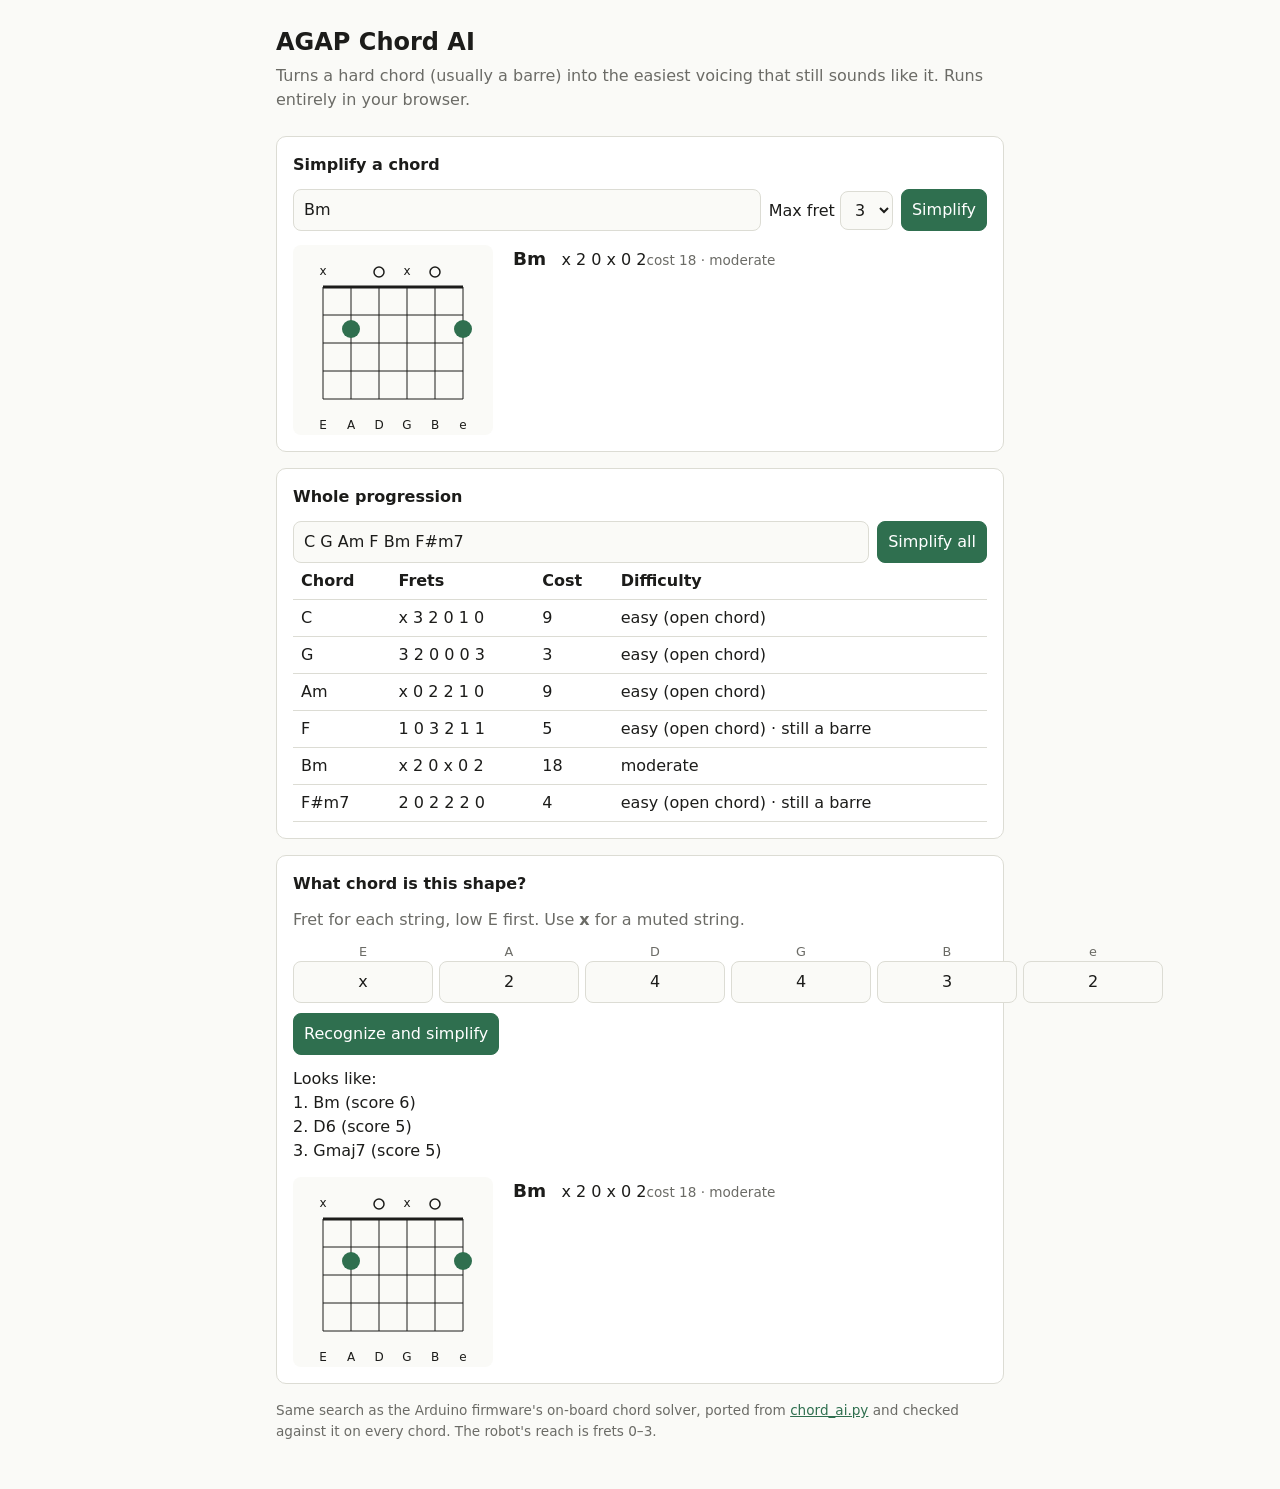
==== ChordAI/web/index.html @ 008e9caa "Add ChordAI web page, parity test and Pages deploy workflow web/chord_ai.js is a JavaScript port of " ====
<!doctype html>
<html lang="en">
<head>
<meta charset="utf-8">
<meta name="viewport" content="width=device-width, initial-scale=1">
<title>AGAP Chord AI</title>
<style>
  :root { --bg:#fafaf7; --card:#fff; --ink:#1c1c1a; --muted:#6b6b66; --line:#dcdcd4; --accent:#2f6f4f; --warn:#a0522d; }
  @media (prefers-color-scheme: dark) {
    :root { --bg:#161614; --card:#1f1f1c; --ink:#ececE6; --muted:#9a9a92; --line:#33332e; --accent:#6fbf93; --warn:#d99a73; }
  }
  * { box-sizing: border-box; }
  body { margin:0; background:var(--bg); color:var(--ink); font:16px/1.5 system-ui, sans-serif; }
  main { max-width: 760px; margin: 0 auto; padding: 24px 16px 48px; }
  h1 { font-size: 1.5rem; margin: 0 0 4px; }
  p.sub { color: var(--muted); margin: 0 0 24px; }
  section { background:var(--card); border:1px solid var(--line); border-radius:10px; padding:16px; margin-bottom:16px; }
  h2 { font-size:1rem; margin:0 0 12px; }
  .row { display:flex; gap:8px; flex-wrap:wrap; align-items:center; }
  input, select, button { font:inherit; padding:8px 10px; border:1px solid var(--line); border-radius:8px; background:var(--bg); color:var(--ink); }
  input[type=text] { flex:1; min-width:140px; }
  button { background:var(--accent); color:#fff; border-color:var(--accent); cursor:pointer; }
  button:focus-visible, input:focus-visible, select:focus-visible { outline:2px solid var(--accent); outline-offset:2px; }
  .out { margin-top:14px; display:flex; gap:20px; flex-wrap:wrap; align-items:flex-start; }
  .meta { min-width:200px; }
  .meta b { font-size:1.15rem; }
  .tag { display:inline-block; font-size:.85rem; color:var(--muted); }
  .warn { color:var(--warn); font-size:.9rem; }
  .err { color:var(--warn); margin-top:10px; }
  svg { background:var(--bg); border-radius:8px; }
  svg text, svg line, svg circle { fill:var(--ink); stroke:var(--ink); }
  svg text { stroke:none; font:12px system-ui; }
  svg .dot { fill:var(--accent); stroke:none; }
  svg .open { fill:none; }
  table { border-collapse:collapse; width:100%; }
  td, th { text-align:left; padding:6px 8px; border-bottom:1px solid var(--line); }
  .shape { display:grid; grid-template-columns:repeat(6, 1fr); gap:6px; max-width:360px; }
  .shape label { font-size:.8rem; color:var(--muted); display:block; text-align:center; }
  .shape input { width:100%; text-align:center; padding:8px 4px; }
  footer { color:var(--muted); font-size:.85rem; }
  a { color:var(--accent); }
</style>
</head>
<body>
<main>
  <h1>AGAP Chord AI</h1>
  <p class="sub">Turns a hard chord (usually a barre) into the easiest voicing that still sounds like it. Runs entirely in your browser.</p>

  <section aria-labelledby="h-simplify">
    <h2 id="h-simplify">Simplify a chord</h2>
    <div class="row">
      <input type="text" id="chord" value="Bm" aria-label="Chord name, for example F#m7" autocomplete="off">
      <label>Max fret <select id="maxfret"><option>3</option><option>4</option><option>5</option></select></label>
      <button id="go">Simplify</button>
    </div>
    <div id="result"></div>
  </section>

  <section aria-labelledby="h-prog">
    <h2 id="h-prog">Whole progression</h2>
    <div class="row">
      <input type="text" id="prog" value="C G Am F Bm F#m7" aria-label="Chord names separated by spaces" autocomplete="off">
      <button id="goprog">Simplify all</button>
    </div>
    <div id="progresult"></div>
  </section>

  <section aria-labelledby="h-rec">
    <h2 id="h-rec">What chord is this shape?</h2>
    <p class="sub" style="margin-bottom:10px">Fret for each string, low E first. Use <b>x</b> for a muted string.</p>
    <div class="shape" id="shape"></div>
    <div class="row" style="margin-top:10px"><button id="gorec">Recognize and simplify</button></div>
    <div id="recresult"></div>
  </section>

  <footer>
    Same search as the Arduino firmware's on-board chord solver, ported from
    <a href="https://github.com/winpyishanhtat/AGAP-3.0/blob/main/ChordAI/chord_ai.py">chord_ai.py</a>
    and checked against it on every chord. The robot's reach is frets 0&ndash;3.
  </footer>
</main>
<script src="chord_ai.js"></script>
<script>
(function () {
  var $ = function (id) { return document.getElementById(id); };
  var A = window.ChordAI;

  function diagram(frets) {
    var W = 200, H = 190, left = 30, top = 42, sp = 28, fr = 28, rows = 4, s;
    var o = '<svg width="' + W + '" height="' + H + '" role="img" aria-label="Chord diagram: ' + frets.map(function (f) { return f < 0 ? "x" : f; }).join(" ") + '">';
    for (s = 0; s < 6; s++) {
      var x = left + s * sp;
      o += '<line x1="' + x + '" y1="' + top + '" x2="' + x + '" y2="' + (top + rows * fr) + '" stroke-width="1"/>';
      o += '<text x="' + x + '" y="' + (H - 6) + '" text-anchor="middle">' + A.STRING_NAMES[s] + '</text>';
      if (frets[s] < 0) o += '<text x="' + x + '" y="' + (top - 12) + '" text-anchor="middle">x</text>';
      else if (frets[s] === 0) o += '<circle class="open" cx="' + x + '" cy="' + (top - 15) + '" r="5" stroke-width="1.5"/>';
    }
    for (var r = 0; r <= rows; r++) {
      o += '<line x1="' + left + '" y1="' + (top + r * fr) + '" x2="' + (left + 5 * sp) + '" y2="' + (top + r * fr) + '" stroke-width="' + (r === 0 ? 3 : 1) + '"/>';
    }
    for (s = 0; s < 6; s++) {
      if (frets[s] > 0 && frets[s] <= rows) {
        o += '<circle class="dot" cx="' + (left + s * sp) + '" cy="' + (top + (frets[s] - 0.5) * fr) + '" r="9"/>';
      }
    }
    return o + '</svg>';
  }

  function compact(frets) { return frets.map(function (f) { return f < 0 ? "x" : f; }).join(" "); }
  function esc(t) { return String(t).replace(/[&<>"]/g, function (c) { return { "&": "&amp;", "<": "&lt;", ">": "&gt;", '"': "&quot;" }[c]; }); }

  function card(v) {
    var barre = A.isBarre(v.frets) ? '<div class="warn">Still needs a partial barre. Try a higher max fret, or this chord may have no true open voicing.</div>' : "";
    return '<div class="out">' + diagram(v.frets) + '<div class="meta"><b>' + esc(v.chordName) + '</b> &nbsp; ' + compact(v.frets) +
      '<div class="tag">cost ' + v.cost + ' &middot; ' + A.difficultyLabel(v.cost) + '</div>' + barre + '</div></div>';
  }

  function run(name, maxFret) { return A.solve(name, maxFret); }

  $("go").onclick = function () {
    try { $("result").innerHTML = card(run($("chord").value, +$("maxfret").value)); }
    catch (e) { $("result").innerHTML = '<div class="err">' + esc(e.message) + '</div>'; }
  };
  $("chord").addEventListener("keydown", function (e) { if (e.key === "Enter") $("go").onclick(); });

  $("goprog").onclick = function () {
    var names = $("prog").value.trim().split(/\s+/).filter(Boolean), rows = "";
    names.forEach(function (n) {
      try {
        var v = run(n, +$("maxfret").value);
        rows += "<tr><td>" + esc(n) + "</td><td>" + compact(v.frets) + "</td><td>" + v.cost + "</td><td>" + A.difficultyLabel(v.cost) + (A.isBarre(v.frets) ? " &middot; still a barre" : "") + "</td></tr>";
      } catch (e) { rows += '<tr><td>' + esc(n) + '</td><td colspan="3" class="err">' + esc(e.message) + "</td></tr>"; }
    });
    $("progresult").innerHTML = rows ? '<table><tr><th>Chord</th><th>Frets</th><th>Cost</th><th>Difficulty</th></tr>' + rows + "</table>" : "";
  };

  var defaults = ["x", "2", "4", "4", "3", "2"], shape = $("shape");
  A.STRING_NAMES.forEach(function (n, i) {
    shape.innerHTML += '<div><label for="s' + i + '">' + n + '</label><input type="text" id="s' + i + '" value="' + defaults[i] + '" maxlength="2" inputmode="numeric"></div>';
  });

  $("gorec").onclick = function () {
    try {
      var frets = A.STRING_NAMES.map(function (_, i) {
        var t = $("s" + i).value.trim().toLowerCase();
        if (t === "x" || t === "") return -1;
        var n = parseInt(t, 10);
        if (isNaN(n) || n < 0 || n > 24) throw new Error("Fret for string " + A.STRING_NAMES[i] + " must be x or a number from 0 to 24");
        return n;
      });
      var c = A.recognize(frets), best = c[0], bestName = A.NOTE_NAMES[best.root] + best.quality.names[0];
      var list = c.map(function (x, i) { return (i + 1) + ". " + esc(A.NOTE_NAMES[x.root] + x.quality.names[0]) + " (score " + x.score + ")"; }).join("<br>");
      $("recresult").innerHTML = '<div style="margin-top:12px">Looks like:<br>' + list + '</div>' + card(run(bestName, +$("maxfret").value));
    } catch (e) { $("recresult").innerHTML = '<div class="err">' + esc(e.message) + '</div>'; }
  };

  $("go").onclick(); $("goprog").onclick(); $("gorec").onclick();
})();
</script>
</body>
</html>
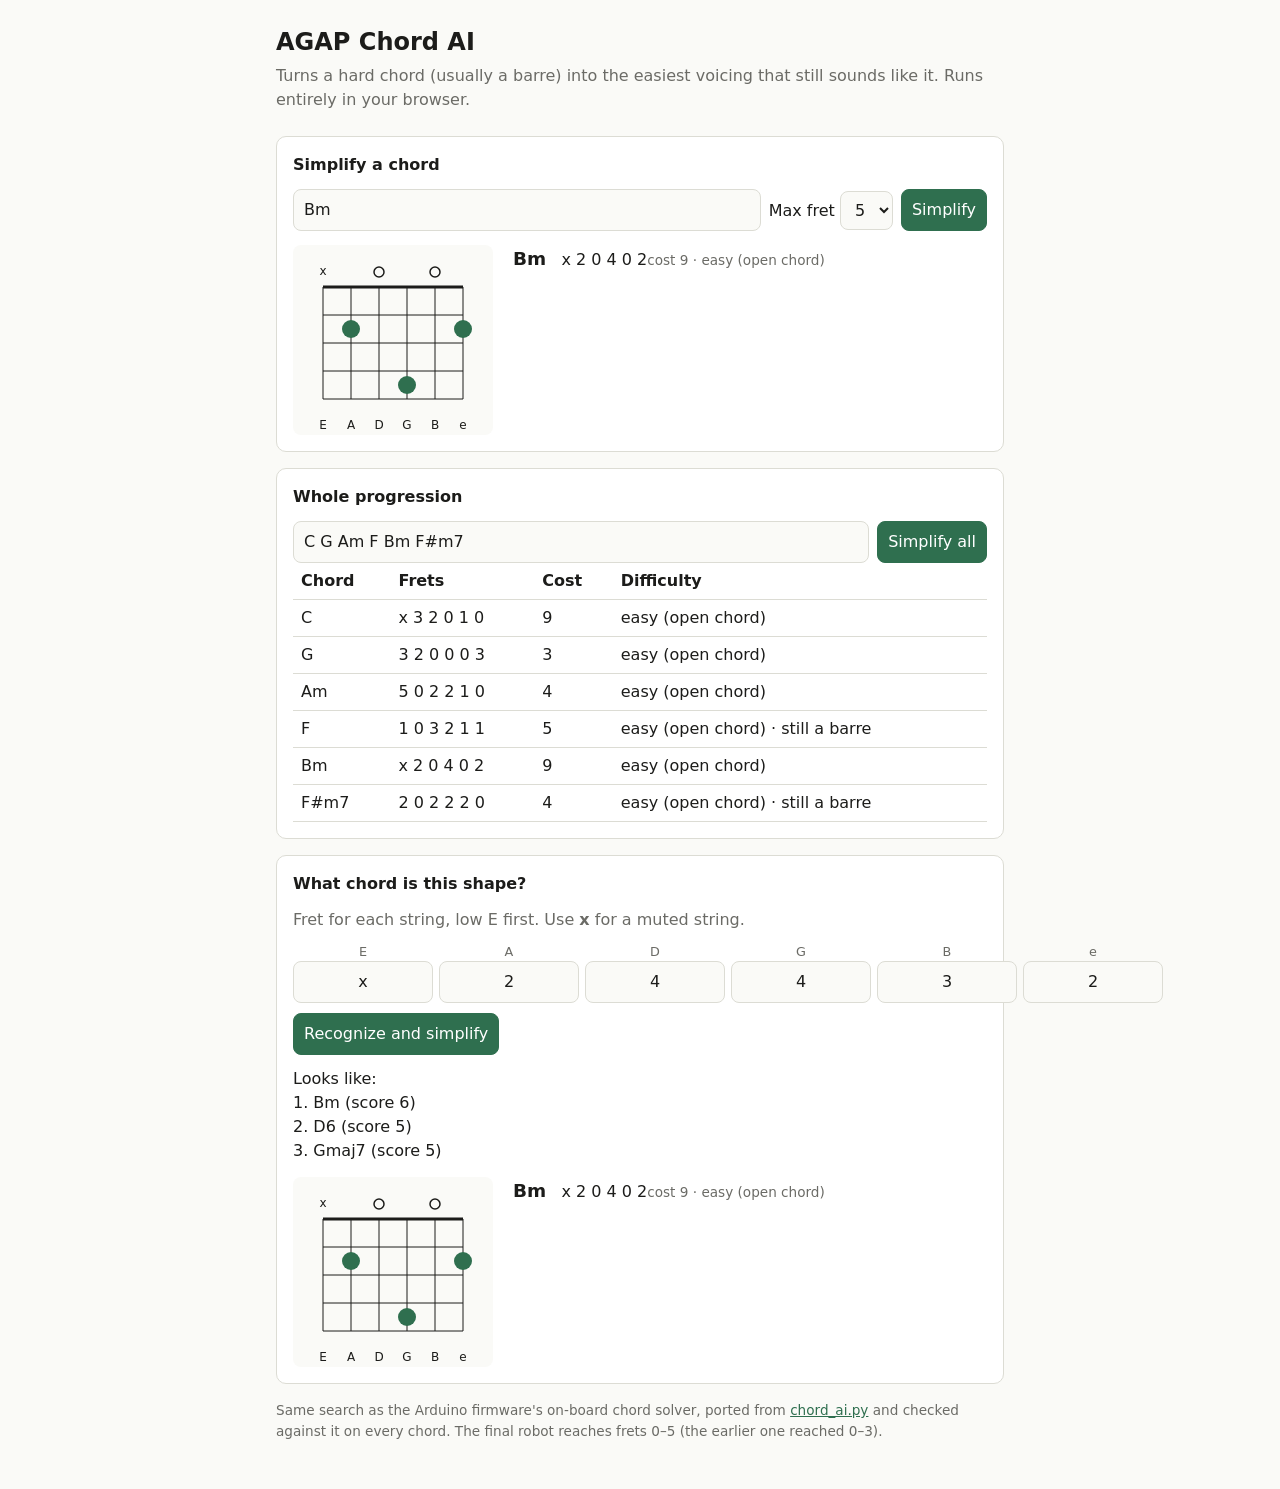
==== commit 5f5df780: "Document the final design, add fretboard mode to the bridge, fix a doctor check Docs: hardware doc n" ====
--- a/ChordAI/web/index.html
+++ b/ChordAI/web/index.html
@@ -50,7 +50,7 @@
     <h2 id="h-simplify">Simplify a chord</h2>
     <div class="row">
       <input type="text" id="chord" value="Bm" aria-label="Chord name, for example F#m7" autocomplete="off">
-      <label>Max fret <select id="maxfret"><option>3</option><option>4</option><option>5</option></select></label>
+      <label>Max fret <select id="maxfret"><option>3</option><option>4</option><option selected>5</option></select></label>
       <button id="go">Simplify</button>
     </div>
     <div id="result"></div>
@@ -76,7 +76,7 @@
   <footer>
     Same search as the Arduino firmware's on-board chord solver, ported from
     <a href="https://github.com/winpyishanhtat/AGAP-3.0/blob/main/ChordAI/chord_ai.py">chord_ai.py</a>
-    and checked against it on every chord. The robot's reach is frets 0&ndash;3.
+    and checked against it on every chord. The final robot reaches frets 0&ndash;5 (the earlier one reached 0&ndash;3).
   </footer>
 </main>
 <script src="chord_ai.js"></script>
